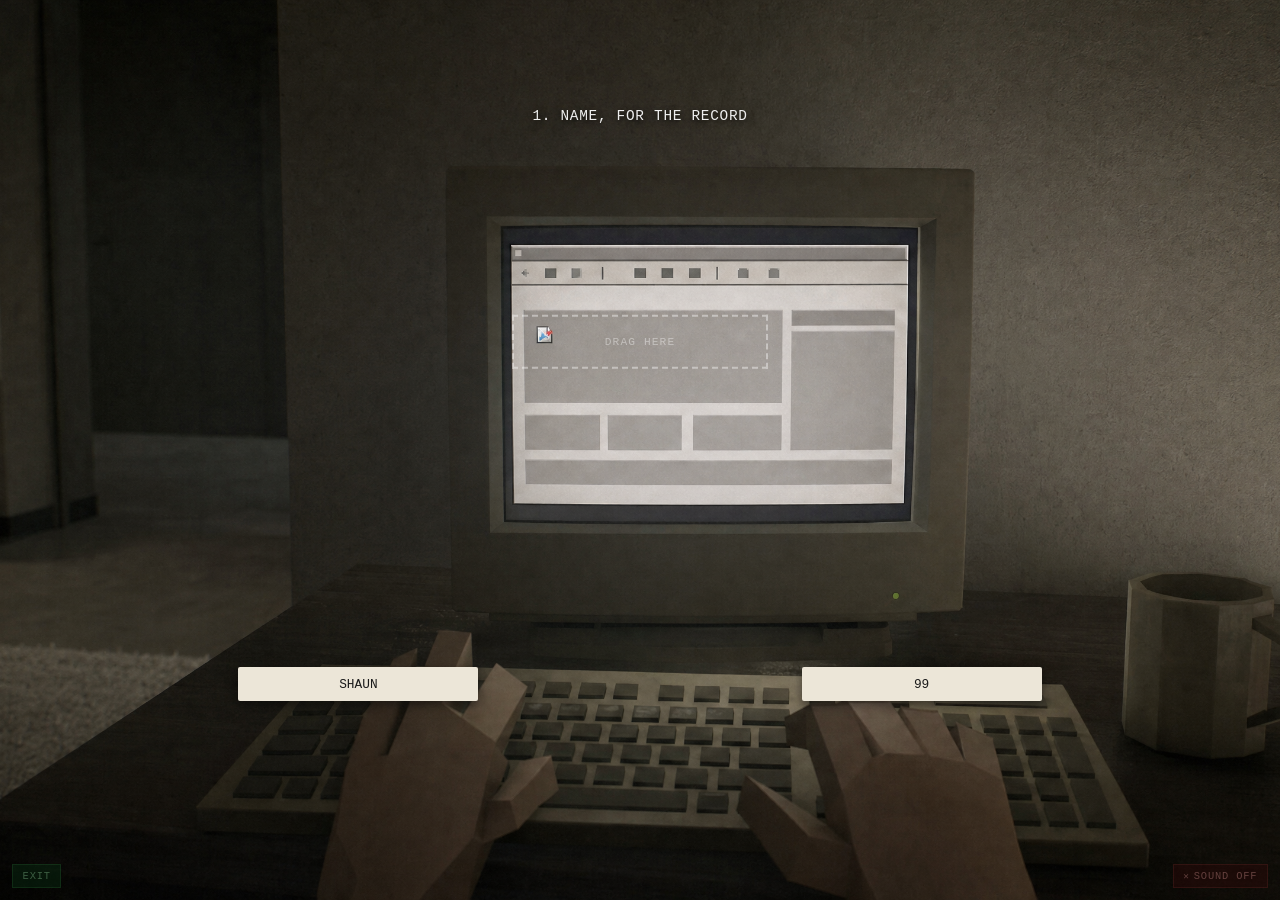
==== ninety-nine/index.html @ a59aff5e "Add ninety-nine game, design docs, Blender pipeline, and assets Co-Authored-By: Claude Opus 5.5 <nor" ====
<!doctype html>
<html lang="en">
<head>
  <meta charset="utf-8" />
  <meta name="viewport" content="width=device-width, initial-scale=1, viewport-fit=cover" />
  <title>NINETY-NINE</title>
  <link rel="stylesheet" href="./style.css" />
</head>
<body>
  <div id="stage">
    <div id="scene-layer">
      <video id="video-a" class="scene-video" muted playsinline></video>
      <video id="video-b" class="scene-video" muted playsinline></video>
      <img id="still-img" class="scene-still" hidden alt="" />
    </div>
    <div id="minigame-layer"></div>
    <div id="choice-layer"></div>
    <div id="ending-card" hidden></div>
    <div id="boot-error" hidden></div>
  </div>
  <script type="module" src="./src/main.js"></script>
</body>
</html>
---- ninety-nine/style.css ----
/* Phase 1: functional layout only. Diegetic styling per Doc 4 §14 lands in
   Phase 6 -- every interactive element becomes an object in the world; the
   only non-diegetic UI permitted anywhere is the bail-out (Doc 4 §9). */

* { box-sizing: border-box; }

[hidden] { display: none !important; }

html, body {
  margin: 0;
  padding: 0;
  width: 100%;
  height: 100%;
  background: #000;
  color: #eee;
  font-family: 'Courier New', monospace;
  overflow: hidden;
}

#stage {
  position: relative;
  width: 100vw;
  height: 100vh;
}

#scene-layer, #minigame-layer, #choice-layer, #ending-card, #boot-error {
  position: absolute;
  inset: 0;
  display: flex;
  align-items: center;
  justify-content: center;
}

#minigame-layer, #choice-layer {
  pointer-events: none;
}
#minigame-layer > *, #choice-layer > * {
  pointer-events: auto;
}

.renderer-placeholder {
  width: 100%;
  height: 100%;
  display: flex;
  align-items: center;
  justify-content: center;
  font-size: 1.2rem;
  letter-spacing: 0.05em;
  text-align: center;
  padding: 2rem;
}

.render-compliant { background: #16341f; }
.render-hostile { background: #4a1414; }
.render-neutral { background: #1a1a1a; }
.render-transition { background: #000; color: #666; }

/* Phase 3: real renderer. Two pooled <video> elements + one <img> for
   stills (S6-C's green-screen plate), crossfaded via opacity (Doc 4 §5.1
   -- 400ms crossfade, never a cut). Created once in index.html, never at
   runtime (Mobile Safari restriction). */
#scene-layer {
  position: relative;
  width: 100%;
  height: 100%;
  background: #000;
  overflow: hidden;
  --chroma-drift: 0deg;
}
.scene-video, .scene-still {
  position: absolute;
  inset: 0;
  width: 100%;
  height: 100%;
  object-fit: cover;
  opacity: 0;
  transition: opacity 400ms linear;
  filter: hue-rotate(var(--chroma-drift));
}
.scene-video.visible, .scene-still.visible { opacity: 1; }

/* Phase 6: fracture overlay (Doc 4 §5.2). Capped smoothness, never a glitch. */
.fracture-bleed {
  position: absolute;
  inset: 0;
  background-size: cover;
  background-position: center;
  mix-blend-mode: soft-light;
  opacity: 0;
  pointer-events: none;
  transition: opacity 800ms linear;
}
.fracture-anomaly {
  position: absolute;
  width: 2rem;
  height: 2.6rem;
  background: #e8e2d0;
  color: #333;
  display: flex;
  align-items: center;
  justify-content: center;
  font-family: 'Courier New', monospace;
  font-size: 0.9rem;
  opacity: 0;
  pointer-events: none;
  transition: opacity 1000ms linear;
  box-shadow: 0 2px 6px rgba(0,0,0,0.4);
  transform: rotate(-4deg);
}

.choice-ui {
  position: absolute;
  bottom: 8%;
  display: flex;
  gap: 2rem;
}

.choice-btn {
  padding: 0.75rem 1.5rem;
  background: transparent;
  border: 1px solid #888;
  color: #eee;
  font-family: inherit;
  font-size: 1rem;
  letter-spacing: 0.05em;
  cursor: pointer;
}
.choice-btn:hover { background: rgba(255,255,255,0.08); }

#ending-card {
  flex-direction: column;
  gap: 1rem;
  background: #000;
  text-align: center;
  padding: 3rem;
}
.ending-title, .ending-body, .ending-signoff {
  margin: 0;
  max-width: 40ch;
}
.ending-signoff { font-style: italic; opacity: 0.8; }
.ending-harlowe-line { font-style: italic; opacity: 0.7; font-size: 0.85em; }

/* Phase 6: Doc 4 §9/§14. The one persistent non-diegetic UI element --
   deliberately styled as a fire exit sign, low-contrast, easy to ignore. */
#bail-affordance {
  position: fixed;
  bottom: 0.75rem;
  left: 0.75rem;
  z-index: 1000;
  background: #0a2e12;
  color: #7ec98f;
  border: 1px solid #1e5c2a;
  font-family: 'Courier New', monospace;
  font-size: 0.65rem;
  letter-spacing: 0.08em;
  padding: 0.3rem 0.6rem;
  opacity: 0.45;
  cursor: pointer;
}
#bail-affordance:hover, #bail-affordance:focus-visible { opacity: 0.9; }

#sound-toggle {
  position: fixed;
  bottom: 0.75rem;
  right: 0.75rem;
  z-index: 1000;
  display: flex;
  align-items: center;
  gap: 0.4em;
  font-family: 'Courier New', monospace;
  font-size: 0.65rem;
  letter-spacing: 0.08em;
  padding: 0.3rem 0.6rem;
  opacity: 0.45;
  cursor: pointer;
  transition: opacity 150ms, background-color 150ms, color 150ms, border-color 150ms;
}
#sound-toggle:hover, #sound-toggle:focus-visible { opacity: 0.9; }
.sound-toggle-glyph { font-size: 0.9em; line-height: 1; }

/* On: matches EXIT's green (an active, "safe" control). Off: dimmed red --
   readable as disabled/inert at a glance, not just by the text label. */
#sound-toggle.sound-toggle-on {
  background: #0a2e12;
  color: #7ec98f;
  border: 1px solid #1e5c2a;
}
#sound-toggle.sound-toggle-off {
  background: #2e0a0a;
  color: #c97e7e;
  border: 1px solid #5c1e1e;
}

@keyframes sound-toggle-pulse {
  0% { transform: scale(1); }
  35% { transform: scale(1.15); }
  100% { transform: scale(1); }
}
.sound-toggle-pulse { animation: sound-toggle-pulse 220ms ease-out; }

#boot-error {
  color: #ff6b6b;
  background: #1a0000;
  padding: 2rem;
  text-align: center;
}

/* Phase 4: MG-05 THE REQUISITION TERMINAL. "Authentic corrupted-enterprise-
   software" per Doc 3 -- system font, grey gradient buttons, inset borders,
   non-native scrollbar. Composited into S6-C's green-screen screenRect. */
.mg05-terminal {
  position: absolute;
  background: linear-gradient(#d8d8d0, #b8b8b0);
  border: 2px inset #888;
  overflow: hidden;
  display: flex;
  flex-direction: column;
  font-family: 'Courier New', monospace;
  font-size: 0.6rem;
  color: #111;
}
.mg05-list {
  overflow-y: scroll;
  flex: 1;
  padding: 0.25rem;
}
.mg05-row {
  display: flex;
  align-items: center;
  justify-content: space-between;
  gap: 0.25rem;
  padding: 0.15rem 0.25rem;
  border-bottom: 1px solid #999;
  flex-wrap: wrap;
}
.mg05-item { flex: 1; white-space: nowrap; overflow: hidden; text-overflow: ellipsis; }
.mg05-actions { display: flex; gap: 0.15rem; }
.mg05-btn {
  font-family: inherit;
  font-size: 0.55rem;
  padding: 0.1rem 0.3rem;
  background: linear-gradient(#f0f0f0, #c8c8c0);
  border: 1px outset #999;
  cursor: pointer;
}
.mg05-btn:disabled { opacity: 0.5; cursor: default; }
.mg05-row-ordered { opacity: 0.5; }
.mg05-row-review { background: rgba(200, 60, 60, 0.15); }
.mg05-row-reverted { background: rgba(200, 60, 60, 0.3); }
.mg05-row-harlowe { font-style: italic; opacity: 0.85; font-family: 'Courier New', monospace; }
.mg05-justify { display: flex; gap: 0.2rem; align-items: center; width: 100%; }
.mg05-justify-input { flex: 1; font-size: 0.55rem; }
.mg05-msg { color: #a00; font-weight: bold; white-space: nowrap; }

/* MG-01 THE TRAY (src/minigames/mg01-stack.js). Replaced the Phase 5 intake
   form post-launch -- the ten questions are asked once, at S0, and the
   waiting room got a beat of its own instead. Mode H is the same tray,
   dressed scattered and over-lit; the rules never differ. */
.mg01-stack {
  position: absolute;
  inset: 0;
  display: flex;
  flex-direction: column;
  align-items: center;
  justify-content: center;
  gap: 0.6rem;
  font-family: 'Courier New', monospace;
}
.mg01-counter {
  font-size: 0.7rem;
  letter-spacing: 0.15em;
  color: rgba(255,255,255,0.75);
  text-shadow: 0 2px 6px rgba(0,0,0,0.8);
}
.mg01-tray {
  display: grid;
  gap: 1px;
  width: min(15rem, 52vw);
  aspect-ratio: 8 / 14;
  padding: 3px;
  background: rgba(0,0,0,0.55);
  border: 1px solid rgba(255,255,255,0.35);
  box-shadow: 0 8px 24px rgba(0,0,0,0.5);
}
.mg01-cell { background: rgba(255,255,255,0.05); }
.mg01-cell-filled { background: #ece6d8; }
.mg01-cell-live { background: #d8d0bc; }
.mg01-stack-h .mg01-tray { border-color: rgba(255,255,255,0.6); background: rgba(0,0,0,0.7); }
.mg01-stack-h .mg01-cell-filled { background: #f6f2e8; }
.mg01-stack-h .mg01-cell-live { background: #fffdf6; }
.mg01-controls { display: flex; gap: 0.4rem; }
.mg01-stack-btn {
  font-family: inherit;
  font-size: 0.65rem;
  letter-spacing: 0.1em;
  padding: 0.4rem 0.7rem;
  background: #d8d0bc;
  color: #1a1a1a;
  border: 1px outset #999;
  cursor: pointer;
  touch-action: manipulation;
}

/* Phase 5: MG-07 THE HANDOFF / THE BREATH */
.mg07-stage { position: absolute; inset: 0; }
.mg07-target {
  position: absolute; right: 8%; top: 45%; width: 14%; height: 14%;
  border: 1px dashed rgba(255,255,255,0.4);
  display: flex; align-items: center; justify-content: center;
  color: rgba(255,255,255,0.5); font-size: 0.7rem; letter-spacing: 0.1em;
}
.mg07-package {
  position: absolute; width: 6%; height: 6%; background: #8a6a4a;
  border: 1px solid #4a3520; cursor: grab; touch-action: none;
}
.mg07-package.mg07-synced { box-shadow: 0 0 12px 4px rgba(200,40,40,0.6); }
.mg07-openbox {
  position: absolute; bottom: 4%; right: 4%;
  background: transparent; border: none; color: rgba(255,255,255,0.35);
  font-family: 'Courier New', monospace; font-size: 0.7rem;
  cursor: pointer; letter-spacing: 0.05em;
}
.mg07-openbox:hover { color: rgba(255,255,255,0.7); }
.mg07-box-open .mg07-package { opacity: 0.3; }
.mg07-review {
  position: absolute; inset: 10%; background: rgba(10,10,10,0.95);
  border: 1px solid #444; color: #ddd; padding: 1.5rem; overflow-y: auto;
  font-family: 'Courier New', monospace; font-size: 0.75rem;
}
.mg07-review-date { opacity: 0.6; margin-bottom: 1rem; }
.mg07-review-row { margin-bottom: 0.6rem; }
.mg07-review-label { opacity: 0.6; font-size: 0.65rem; }
.mg07-review-value { margin-top: 0.1rem; }
.mg07-btn {
  margin-top: 1rem; font-family: inherit; font-size: 0.75rem;
  padding: 0.4rem 0.8rem; background: #222; color: #ddd; border: 1px solid #555; cursor: pointer;
}
.mg07-breath-hint {
  position: absolute; bottom: 12%; left: 50%; transform: translateX(-50%);
  color: #eee; opacity: 0.6; font-size: 0.9rem; letter-spacing: 0.1em;
}

/* Phase 5: MG-04 THE STAPLER / THE IGNITION */
.mg04-scene, .mg04-garage {
  position: absolute; inset: 0; display: flex; flex-direction: column;
  align-items: center; justify-content: center; gap: 1rem;
}
.mg04-stack {
  --sheets: 0;
  width: 6rem; height: calc(1rem + var(--sheets) * 0.3rem);
  background: #e8e2d0; border: 1px solid #999;
  transition: height 150ms;
}
.mg04-staple-btn, .mg04-key-btn, .mg04-leave-btn {
  font-family: 'Courier New', monospace; font-size: 0.85rem;
  padding: 0.6rem 1.4rem; background: #333; color: #eee; border: 1px solid #666; cursor: pointer;
}
.mg04-ignition-status { color: #ccc; min-height: 1.2rem; font-size: 0.8rem; opacity: 0.8; }
.mg04-fifth-car { color: #a55; font-size: 0.7rem; max-width: 20rem; text-align: center; opacity: 0.8; }

/* Phase 5: MG-02 THE SCAN / THE DOOR */
.mg02-scan-scene, .mg02-door-scene {
  position: absolute; inset: 0; display: flex; flex-direction: column;
  align-items: center; justify-content: center; gap: 1rem;
}
.mg02-scan-zone {
  width: 120px; height: 120px; border-radius: 50%;
  border: 2px solid #a33; color: #a33; display: flex; align-items: center; justify-content: center;
  font-family: 'Courier New', monospace; font-size: 0.75rem; letter-spacing: 0.1em;
  cursor: pointer; user-select: none; background: radial-gradient(circle, rgba(170,40,40,0.15), transparent);
}
.mg02-scan-zone.mg02-holding { border-color: #f55; box-shadow: 0 0 20px 4px rgba(255,60,60,0.5); }
.mg02-push-bar, .mg02-stop-btn {
  font-family: 'Courier New', monospace; font-size: 0.85rem; padding: 0.6rem 1.4rem;
  background: #333; color: #eee; border: 1px solid #666; cursor: pointer;
}
.mg02-handprints { position: relative; width: 100%; height: 4rem; }
.mg02-handprint {
  position: absolute; top: 0; width: 1.5rem; height: 2rem;
  background: rgba(120,120,140,0.4); border-radius: 40% 40% 20% 20%;
}

/* Phase 5: MG-06 THE PANEL / THE EDGE */
.mg06-panel-grid {
  position: absolute; inset: 10% 35%; display: grid;
  grid-template-columns: repeat(6, 1fr); gap: 0.3rem; overflow-y: auto;
}
.mg06-panel-btn { width: 100%; aspect-ratio: 1; background: #222; border: 1px solid #555; cursor: pointer; }
.mg06-panel-btn.mg06-lit { background: #663; box-shadow: 0 0 6px 2px rgba(255,220,100,0.6); }
.mg06-panel-btn.mg06-flash { background: #886; }
.mg06-panel-grid.mg06-panel-dark .mg06-panel-btn { background: #000 !important; box-shadow: none !important; }
.mg06-edge-scene { position: absolute; inset: 0; display: flex; flex-direction: column; align-items: center; justify-content: flex-end; padding-bottom: 4rem; gap: 1rem; }
.mg06-ledge {
  --narrow: 0;
  width: calc(70% - var(--narrow) * 15%); height: 6rem;
  background: #555; border-top: 2px solid #777; cursor: pointer;
}
.mg06-ledge.mg06-grate-visible { box-shadow: inset 0 -20px 30px rgba(60,140,220,0.5); }
.mg06-edge-hint { color: #eee; opacity: 0.6; font-size: 0.85rem; letter-spacing: 0.08em; }
.mg06-turnback-btn {
  font-family: 'Courier New', monospace; font-size: 0.8rem; padding: 0.5rem 1.2rem;
  background: #333; color: #eee; border: 1px solid #666; cursor: pointer;
}

/* Phase 5: MG-03 THE CORRIDOR / THE LABYRINTH */
.mg03-corridor-scene, .mg03-labyrinth-scene { position: absolute; inset: 0; }
/* Cropped out of its source still by background-position/-size (see
   mg03-corridor.js cropTo) -- the rect is where the manager stands in the
   frame, not a window to draw the whole frame into. */
.mg03-npc-sprite {
  position: absolute;
  opacity: 0;
  background-repeat: no-repeat;
  transition: opacity 400ms, left 120ms linear, top 120ms linear, width 120ms linear, height 120ms linear;
  /* The crop is a rectangle cut from a DIFFERENT render than the plate it
     sits on (the still and S4_C_VID_PLATE.mp4 share no pixels), so its
     border shows as a faint box. Feathering the outer edge blends it into
     the plate. The real fix is an alpha cut-out of the manager rendered
     over transparency -- Track B work, see the plan's B4. */
  -webkit-mask-image: linear-gradient(to right, transparent, #000 7%, #000 93%, transparent),
                      linear-gradient(to bottom, transparent, #000 5%, #000 95%, transparent);
  -webkit-mask-composite: source-in;
  mask-image: linear-gradient(to right, transparent, #000 7%, #000 93%, transparent),
              linear-gradient(to bottom, transparent, #000 5%, #000 95%, transparent);
  mask-composite: intersect;
}
.mg03-npc-sprite.visible { opacity: 1; }
.mg03-controls {
  position: absolute; bottom: 10%; left: 50%; transform: translateX(-50%);
  display: flex; gap: 1rem;
}
.mg03-btn {
  font-family: 'Courier New', monospace; font-size: 0.8rem; padding: 0.5rem 1rem;
  background: #333; color: #eee; border: 1px solid #666; cursor: pointer;
}
.mg03-btn.mg03-active { background: #553; border-color: #aa6; }
.mg03-look-behind-note {
  position: absolute; top: 15%; left: 50%; transform: translateX(-50%);
  color: #ccc; font-size: 0.8rem; font-style: italic; opacity: 0.85;
}
.mg03-labyrinth-hint {
  position: absolute; top: 12%; left: 50%; transform: translateX(-50%);
  color: #ccc; opacity: 0.6; font-size: 0.85rem; letter-spacing: 0.08em;
}
.mg03-dpad {
  position: absolute; bottom: 10%; left: 50%; transform: translateX(-50%);
  display: grid; grid-template-columns: repeat(3, 1fr); gap: 0.4rem;
}

/* S0 application beat (added post-launch): drag-and-drop form (a single
   pre-filled answer tile dragged into a drop slot per field, replacing an
   earlier type-to-fill cut judged "boring" -- see src/application.js),
   plus a countdown loading bar. */
.application-form {
  position: absolute;
  inset: 0;
}
.application-dragfield {
  position: absolute;
  inset: 0;
}
.application-label {
  position: absolute;
  top: 12%;
  left: 50%;
  transform: translateX(-50%);
  width: min(28rem, 84vw);
  text-align: center;
  font-family: 'Courier New', monospace;
  font-size: 0.9rem;
  letter-spacing: 0.05em;
  color: #eee;
  text-shadow: 0 2px 6px rgba(0,0,0,0.8);
}
.application-slot {
  position: absolute;
  transform: translate(-50%, -50%);
  width: min(16rem, 60vw);
  height: 3.4rem;
  border: 2px dashed rgba(255,255,255,0.4);
  display: flex;
  align-items: center;
  justify-content: center;
  font-family: 'Courier New', monospace;
  font-size: 0.7rem;
  letter-spacing: 0.1em;
  color: rgba(255,255,255,0.4);
}
.application-slot-filled { border-style: solid; border-color: rgba(255,255,255,0.6); }
.application-tile {
  position: absolute;
  transform: translate(-50%, -50%);
  width: min(15rem, 56vw);
  padding: 0.6rem 0.9rem;
  background: #ece6d8;
  color: #1a1a1a;
  font-family: 'Courier New', monospace;
  font-size: 0.8rem;
  text-align: center;
  border-radius: 2px;
  box-shadow: 0 4px 12px rgba(0,0,0,0.5);
  cursor: grab;
  touch-action: none;
  transition: left 200ms ease, top 200ms ease;
}
.application-tile-dragging {
  cursor: grabbing;
  box-shadow: 0 8px 20px rgba(0,0,0,0.6);
  transition: none;
}
.application-tile-landed { cursor: default; }
/* The tile not chosen withdraws once the other one lands. */
.application-tile-withdrawn { opacity: 0; pointer-events: none; transition: opacity 250ms; }

.application-countdown {
  position: absolute;
  inset: 0;
  display: flex;
  flex-direction: column;
  align-items: center;
  justify-content: center;
  gap: 1rem;
}
.countdown-label {
  font-family: 'Courier New', monospace;
  font-size: 1rem;
  letter-spacing: 0.15em;
  color: #eee;
}
.countdown-bar-outer {
  width: min(24rem, 70vw);
  height: 0.9rem;
  border: 1px solid #888;
  padding: 2px;
}
.countdown-bar-inner {
  height: 100%;
  width: 0%;
  background: #888;
  transition: width 400ms linear;
}

.mg05-run-hint {
  position: absolute;
  bottom: 12%;
  left: 50%;
  transform: translateX(-50%);
  color: #eee;
  opacity: 0.6;
  font-size: 0.9rem;
  letter-spacing: 0.1em;
}
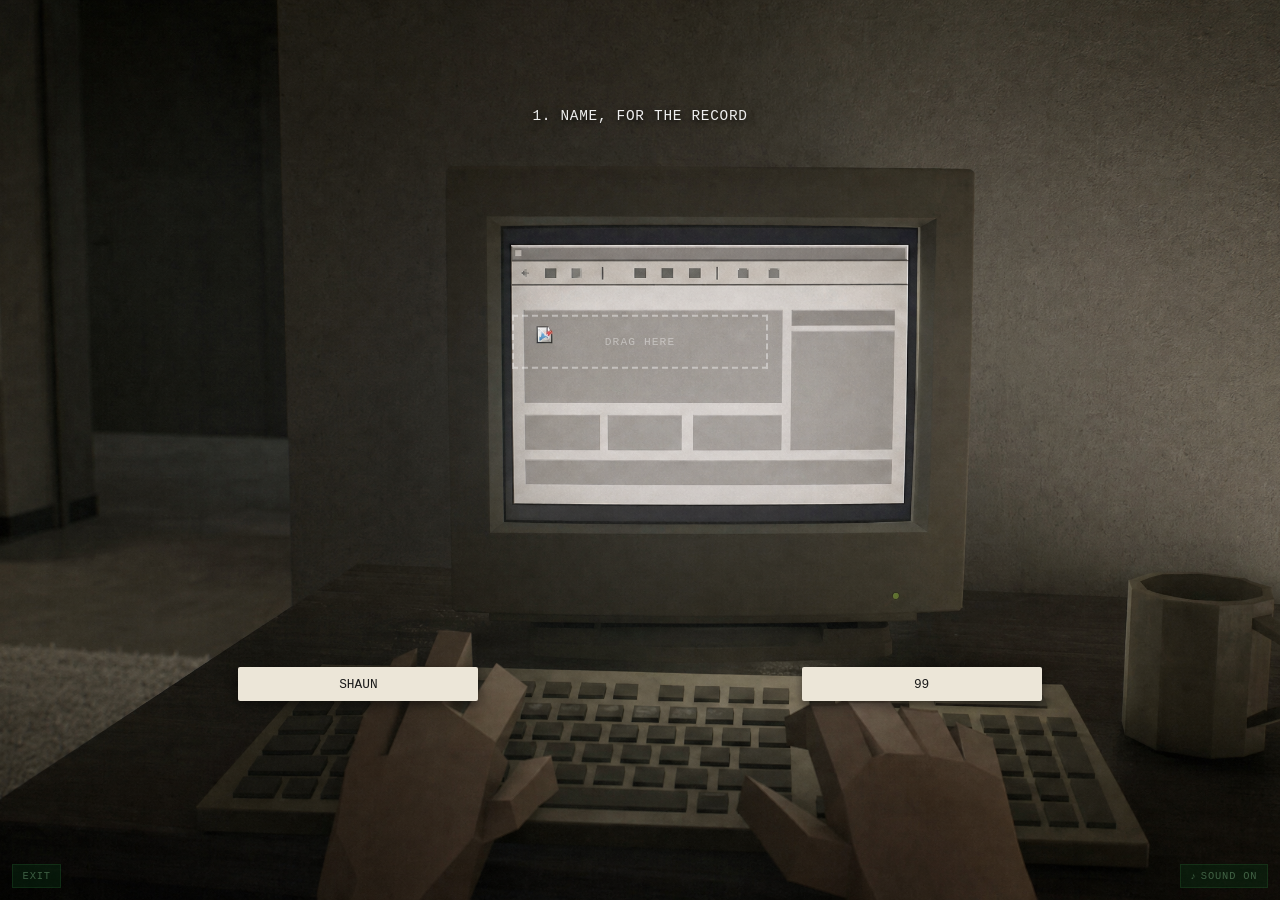
==== commit af63aba6: "Fix prologue video direction, audio mix, spine logic; add generative music and walkable 3D rooms Vid" ====
--- a/ninety-nine/index.html
+++ b/ninety-nine/index.html
@@ -13,6 +13,7 @@
       <video id="video-b" class="scene-video" muted playsinline></video>
       <img id="still-img" class="scene-still" hidden alt="" />
     </div>
+    <div id="walk-layer" hidden></div>
     <div id="minigame-layer"></div>
     <div id="choice-layer"></div>
     <div id="ending-card" hidden></div>
--- a/ninety-nine/style.css
+++ b/ninety-nine/style.css
@@ -551,3 +551,102 @@
   font-size: 0.9rem;
   letter-spacing: 0.1em;
 }
+
+/* Receptionist / system lines shown as on-screen cards while the recorded
+   voice plays (router.js scheduleCaptions). Doc 1 §5 S2's "Ninety-nine." /
+   "Shaun." never appeared on screen before. */
+.scene-caption {
+  position: absolute;
+  bottom: 22%;
+  left: 50%;
+  transform: translateX(-50%);
+  padding: 0.5rem 1.2rem;
+  background: rgba(0,0,0,0.55);
+  color: #e8e2d0;
+  font-family: 'Courier New', monospace;
+  font-size: 1.1rem;
+  letter-spacing: 0.08em;
+  pointer-events: none;
+  animation: caption-in 500ms ease-out;
+  transition: opacity 600ms linear;
+}
+.scene-caption-out { opacity: 0; }
+@keyframes caption-in { from { opacity: 0; transform: translate(-50%, 6px); } to { opacity: 1; transform: translateX(-50%); } }
+
+/* Third affordance: WALK THE ROOM (src/walk/). Hidden, not removed, while
+   the room is up so the two real choices come back exactly as they were. */
+.choice-ui-hidden { display: none; }
+.choice-btn-walk { border-style: dashed; opacity: 0.8; }
+.choice-btn-walk:hover { opacity: 1; }
+
+/* 3D walk layer. The canvas renders at a third of the viewport (PS1 fill
+   rate) and is scaled up with nearest-neighbour sampling; the video layer
+   underneath is paused while this is up. */
+#walk-layer {
+  position: absolute;
+  inset: 0;
+  z-index: 5;
+  background: #000;
+  overflow: hidden;
+  touch-action: none;
+}
+#walk-layer canvas {
+  width: 100% !important;
+  height: 100% !important;
+  image-rendering: pixelated;
+  image-rendering: crisp-edges;
+  display: block;
+}
+.walk-hud {
+  position: absolute;
+  left: 0; right: 0; bottom: 0;
+  display: flex;
+  justify-content: space-between;
+  align-items: flex-end;
+  padding: 1rem 1.25rem 3rem;
+  pointer-events: none;
+  font-family: 'Courier New', monospace;
+  color: #cfc9b8;
+  font-size: 0.75rem;
+  letter-spacing: 0.08em;
+}
+.walk-hud > * { pointer-events: auto; }
+.walk-hint { opacity: 0.6; max-width: 40ch; }
+.walk-leave {
+  background: rgba(0,0,0,0.6);
+  border: 1px solid #888;
+  color: #eee;
+  font-family: inherit;
+  font-size: 0.85rem;
+  letter-spacing: 0.08em;
+  padding: 0.6rem 1.2rem;
+  cursor: pointer;
+}
+.walk-leave:hover { background: rgba(255,255,255,0.1); }
+.walk-title {
+  position: absolute;
+  top: 1.25rem; left: 50%;
+  transform: translateX(-50%);
+  font-family: 'Courier New', monospace;
+  font-size: 0.75rem;
+  letter-spacing: 0.2em;
+  color: #cfc9b8;
+  opacity: 0.55;
+  pointer-events: none;
+}
+.walk-joystick {
+  position: absolute;
+  left: 2rem; bottom: 6rem;
+  width: 120px; height: 120px;
+  border-radius: 50%;
+  border: 1px solid rgba(255,255,255,0.25);
+  background: rgba(0,0,0,0.25);
+  pointer-events: none;
+}
+.walk-joystick .knob {
+  position: absolute;
+  left: 40px; top: 40px;
+  width: 40px; height: 40px;
+  border-radius: 50%;
+  background: rgba(255,255,255,0.35);
+}
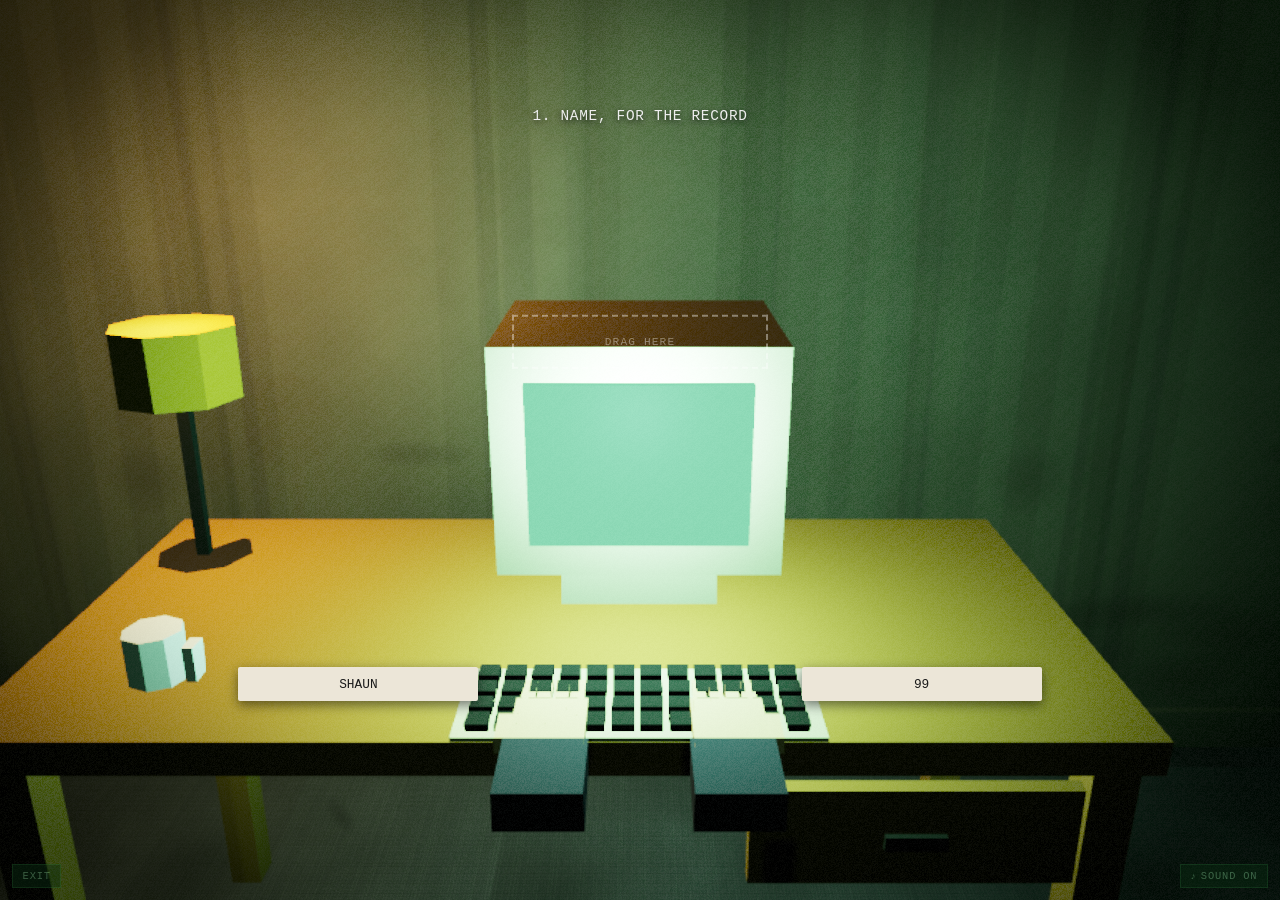
==== commit 0681d901: "Replace the AI video/still pipeline with live 3D sets and camera shots Every scene is now a three.js" ====
--- a/ninety-nine/index.html
+++ b/ninety-nine/index.html
@@ -8,11 +8,9 @@
 </head>
 <body>
   <div id="stage">
-    <div id="scene-layer">
-      <video id="video-a" class="scene-video" muted playsinline></video>
-      <video id="video-b" class="scene-video" muted playsinline></video>
-      <img id="still-img" class="scene-still" hidden alt="" />
-    </div>
+    <!-- The stage (src/stage/stage.js) draws every scene live into this layer: no video, no stills. -->
+    <div id="scene-layer"></div>
+    <!-- WALK THE ROOM's HUD; the room itself is the stage underneath. -->
     <div id="walk-layer" hidden></div>
     <div id="minigame-layer"></div>
     <div id="choice-layer"></div>
--- a/ninety-nine/style.css
+++ b/ninety-nine/style.css
@@ -55,10 +55,9 @@
 .render-neutral { background: #1a1a1a; }
 .render-transition { background: #000; color: #666; }
 
-/* Phase 3: real renderer. Two pooled <video> elements + one <img> for
-   stills (S6-C's green-screen plate), crossfaded via opacity (Doc 4 §5.1
-   -- 400ms crossfade, never a cut). Created once in index.html, never at
-   runtime (Mobile Safari restriction). */
+/* The stage (src/stage/stage.js): one WebGL canvas, every scene drawn
+   live. The old two-<video> crossfade pool and the loading stills are
+   gone; the black-joins between rooms are the stage's own fade. */
 #scene-layer {
   position: relative;
   width: 100%;
@@ -67,17 +66,14 @@
   overflow: hidden;
   --chroma-drift: 0deg;
 }
-.scene-video, .scene-still {
+#scene-layer .stage-canvas {
   position: absolute;
   inset: 0;
-  width: 100%;
-  height: 100%;
-  object-fit: cover;
-  opacity: 0;
-  transition: opacity 400ms linear;
+  width: 100% !important;
+  height: 100% !important;
+  display: block;
   filter: hue-rotate(var(--chroma-drift));
 }
-.scene-video.visible, .scene-still.visible { opacity: 1; }
 
 /* Phase 6: fracture overlay (Doc 4 §5.2). Capped smoothness, never a glitch. */
 .fracture-bleed {
@@ -336,10 +332,23 @@
   margin-top: 1rem; font-family: inherit; font-size: 0.75rem;
   padding: 0.4rem 0.8rem; background: #222; color: #ddd; border: 1px solid #555; cursor: pointer;
 }
+.mg07-breath-zone {
+  --depth: 0; --air: 1;
+  position: absolute; inset: 0;
+  cursor: pointer; touch-action: none; user-select: none; -webkit-user-select: none;
+  /* deeper = darker and bluer; less air = the edges close in */
+  background:
+    radial-gradient(ellipse at center, rgba(0,0,0,0) calc(60% - (1 - var(--air)) * 45%), rgba(0,0,0,0.85) 100%),
+    rgba(4, 18, 26, calc(var(--depth) * 0.75));
+  transition: background 300ms linear;
+}
 .mg07-breath-hint {
   position: absolute; bottom: 12%; left: 50%; transform: translateX(-50%);
-  color: #eee; opacity: 0.6; font-size: 0.9rem; letter-spacing: 0.1em;
-}
+  color: #eee; opacity: 0.7; font-size: 0.9rem; letter-spacing: 0.1em;
+  pointer-events: none; transition: opacity 400ms linear;
+  animation: mg05-hint-pulse 2.4s ease-in-out infinite;
+}
+.mg07-descending .mg07-breath-hint { opacity: 0; animation: none; }
 
 /* Phase 5: MG-04 THE STAPLER / THE IGNITION */
 .mg04-scene, .mg04-garage {
@@ -541,15 +550,67 @@
   transition: width 400ms linear;
 }
 
+/* MG-05 H THE RUN. The zone is the full-layer child that takes the press
+   (the layer itself is pointer-events:none, above). --fatigue (0..1) is
+   written by mg05-requisition.js as stamina drains: the edges of vision
+   darken and the hint fades while he runs. No stamina bar (Doc 3: the
+   value is invisible to the player); the room shows it instead. */
+.mg05-run-zone {
+  --fatigue: 0;
+  position: absolute; inset: 0;
+  cursor: pointer; touch-action: none; user-select: none; -webkit-user-select: none;
+  background: radial-gradient(ellipse at center, rgba(0,0,0,0) 45%, rgba(0,0,0,calc(0.25 + var(--fatigue) * 0.6)) 100%);
+  transition: background 600ms linear;
+}
+.mg05-run-zone::after {
+  /* breath: a slow pulse of darkness that gets heavier with fatigue */
+  content: ''; position: absolute; inset: 0; pointer-events: none;
+  background: rgba(0,0,0,0.35); opacity: 0;
+}
+.mg05-run-zone.mg05-running::after { animation: mg05-breath calc(1.1s + var(--fatigue) * 1.3s) ease-in-out infinite; }
+@keyframes mg05-breath { 0%, 100% { opacity: 0; } 50% { opacity: calc(0.15 + var(--fatigue) * 0.55); } }
 .mg05-run-hint {
   position: absolute;
   bottom: 12%;
   left: 50%;
   transform: translateX(-50%);
   color: #eee;
-  opacity: 0.6;
+  opacity: 0.7;
   font-size: 0.9rem;
   letter-spacing: 0.1em;
+  pointer-events: none;
+  transition: opacity 400ms linear;
+  animation: mg05-hint-pulse 2.4s ease-in-out infinite;
+}
+@keyframes mg05-hint-pulse { 0%, 100% { opacity: 0.45; } 50% { opacity: 0.9; } }
+.mg05-running .mg05-run-hint { opacity: 0; animation: none; }
+.mg05-run-toggle {
+  position: absolute; right: 2rem; bottom: 12%;
+  font-family: 'Courier New', monospace; font-size: 0.7rem; letter-spacing: 0.08em;
+  padding: 0.4rem 0.8rem; background: rgba(0,0,0,0.55); color: #ccc; border: 1px solid #666; cursor: pointer;
+  opacity: 0.6;
+}
+.mg05-run-toggle:hover, .mg05-run-toggle-on { opacity: 1; }
+.mg05-run-toggle-on { border-color: #ccc; color: #fff; }
+.mg05-run-zone.mg05-spent { background: rgba(0,0,0,0.2); cursor: default; }
+.mg05-run-zone.mg05-slump { background: linear-gradient(to top, rgba(0,0,0,0.9) 0%, rgba(0,0,0,0.3) 55%, rgba(0,0,0,0.8) 100%); }
+
+/* Whole-layer motion a mini-game may ask the router for (services.scene.
+   setEffect): the run's head-bob, the 90s slump. The layer, not the
+   <video>, so the crossfade pool is untouched. */
+#scene-layer { transform-origin: 50% 60%; transition: transform 1200ms ease-in-out; }
+#scene-layer.scene-fx-run-bob { animation: scene-run-bob 0.55s ease-in-out infinite; }
+@keyframes scene-run-bob {
+  0%   { transform: translate(0, 0) scale(1.03); }
+  25%  { transform: translate(-0.4%, -0.9%) scale(1.03) rotate(-0.25deg); }
+  50%  { transform: translate(0, 0.3%) scale(1.03); }
+  75%  { transform: translate(0.4%, -0.9%) scale(1.03) rotate(0.25deg); }
+  100% { transform: translate(0, 0) scale(1.03); }
+}
+#scene-layer.scene-fx-slump { transform: translateY(6%) rotate(-3deg) scale(1.08); transition: transform 4s cubic-bezier(0.4, 0, 0.9, 1); }
+@media (prefers-reduced-motion: reduce) {
+  #scene-layer.scene-fx-run-bob { animation: none; }
+  .mg05-run-zone.mg05-running::after { animation: none; }
 }
 
 /* Receptionist / system lines shown as on-screen cards while the recorded
@@ -579,24 +640,19 @@
 .choice-btn-walk { border-style: dashed; opacity: 0.8; }
 .choice-btn-walk:hover { opacity: 1; }
 
-/* 3D walk layer. The canvas renders at a third of the viewport (PS1 fill
-   rate) and is scaled up with nearest-neighbour sampling; the video layer
-   underneath is paused while this is up. */
+/* WALK THE ROOM's HUD layer. Transparent: the room is the stage's own
+   canvas underneath, which takes the pointer (pointer-lock / drag-look)
+   through this layer except where the HUD's own controls sit. */
 #walk-layer {
   position: absolute;
   inset: 0;
   z-index: 5;
-  background: #000;
+  background: transparent;
   overflow: hidden;
   touch-action: none;
-}
-#walk-layer canvas {
-  width: 100% !important;
-  height: 100% !important;
-  image-rendering: pixelated;
-  image-rendering: crisp-edges;
-  display: block;
-}
+  pointer-events: none;
+}
+#walk-layer > * { pointer-events: auto; }
 .walk-hud {
   position: absolute;
   left: 0; right: 0; bottom: 0;
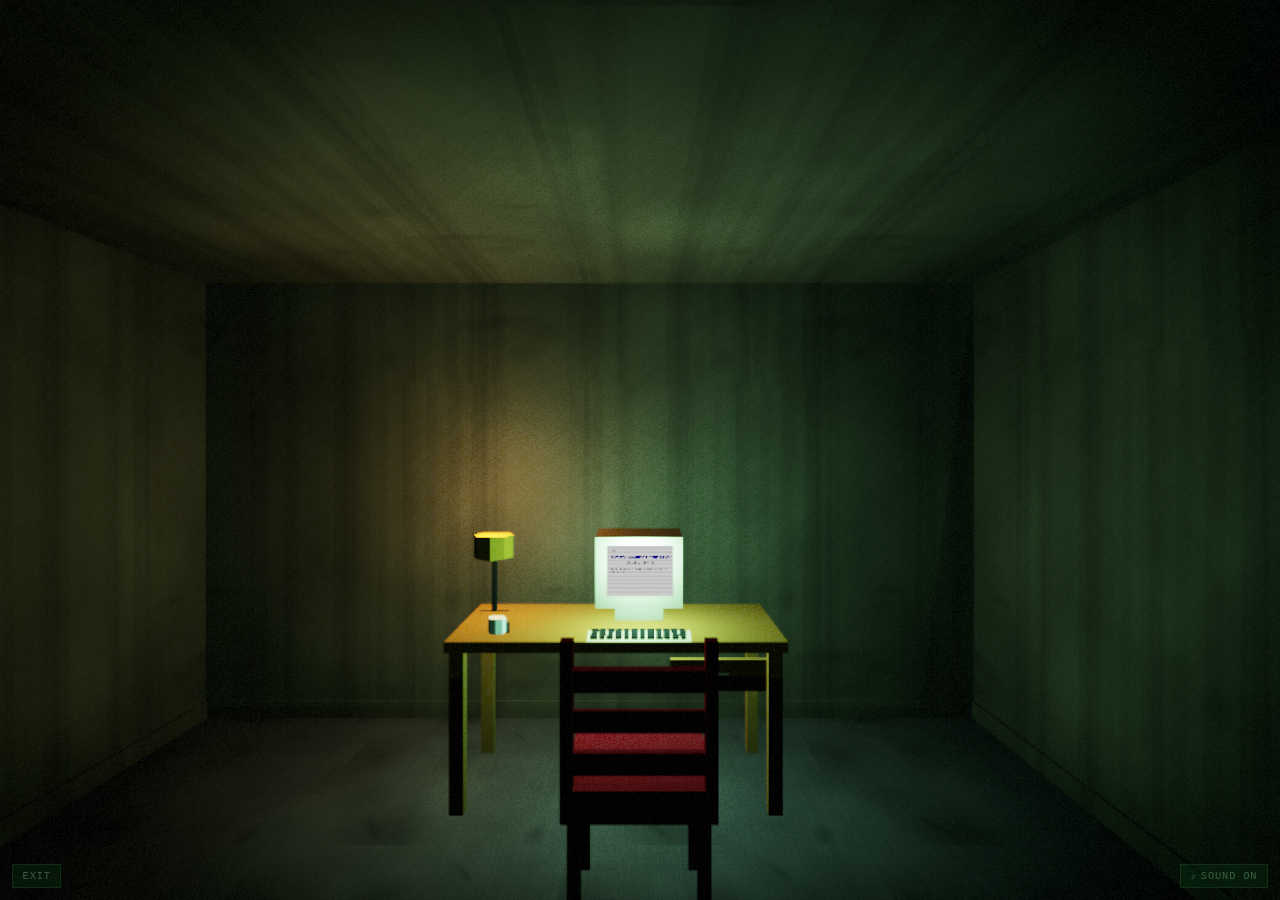
==== commit 65184db2: "Make the game one continuous walk: rooms joined by doorways, choices by walking The scenes become on" ====
--- a/ninety-nine/index.html
+++ b/ninety-nine/index.html
@@ -8,12 +8,12 @@
 </head>
 <body>
   <div id="stage">
-    <!-- The stage (src/stage/stage.js) draws every scene live into this layer: no video, no stills. -->
+    <!-- The stage (src/stage/stage.js) draws the building live into this layer, through the candidate's eyes. -->
     <div id="scene-layer"></div>
-    <!-- WALK THE ROOM's HUD; the room itself is the stage underneath. -->
-    <div id="walk-layer" hidden></div>
-    <div id="minigame-layer"></div>
-    <div id="choice-layer"></div>
+    <!-- Threshold labels, captions, the walk hint, the touch joystick. -->
+    <div id="hud-layer"></div>
+    <!-- The application form, laid over the apartment's CRT while he sits at it. -->
+    <div id="screen-layer" hidden></div>
     <div id="ending-card" hidden></div>
     <div id="boot-error" hidden></div>
   </div>
--- a/ninety-nine/style.css
+++ b/ninety-nine/style.css
@@ -1,10 +1,18 @@
-/* Phase 1: functional layout only. Diegetic styling per Doc 4 §14 lands in
-   Phase 6 -- every interactive element becomes an object in the world; the
-   only non-diegetic UI permitted anywhere is the bail-out (Doc 4 §9). */
+/* NINETY-NINE. The game is the room: everything the candidate can act on
+   is an object in the building (Doc 4 §14). What sits over the canvas is
+   the least it can be -- the words of a threshold standing over the place
+   it is, a spoken line, the walk hint at the start, the touch joystick --
+   and the one persistent non-diegetic element, the fire-exit bail-out
+   (Doc 4 §9). */
 
 * { box-sizing: border-box; }
 
 [hidden] { display: none !important; }
+
+:root {
+  --company-face: 'Courier New', Courier, monospace;
+  --company-ink: #e8e2d0;
+}
 
 html, body {
   margin: 0;
@@ -13,7 +21,7 @@
   height: 100%;
   background: #000;
   color: #eee;
-  font-family: 'Courier New', monospace;
+  font-family: var(--company-face);
   overflow: hidden;
 }
 
@@ -23,45 +31,20 @@
   height: 100vh;
 }
 
-#scene-layer, #minigame-layer, #choice-layer, #ending-card, #boot-error {
+#ending-card, #boot-error {
   position: absolute;
   inset: 0;
   display: flex;
   align-items: center;
   justify-content: center;
-}
-
-#minigame-layer, #choice-layer {
-  pointer-events: none;
-}
-#minigame-layer > *, #choice-layer > * {
-  pointer-events: auto;
-}
-
-.renderer-placeholder {
-  width: 100%;
-  height: 100%;
-  display: flex;
-  align-items: center;
-  justify-content: center;
-  font-size: 1.2rem;
-  letter-spacing: 0.05em;
-  text-align: center;
-  padding: 2rem;
-}
-
-.render-compliant { background: #16341f; }
-.render-hostile { background: #4a1414; }
-.render-neutral { background: #1a1a1a; }
-.render-transition { background: #000; color: #666; }
-
-/* The stage (src/stage/stage.js): one WebGL canvas, every scene drawn
-   live. The old two-<video> crossfade pool and the loading stills are
-   gone; the black-joins between rooms are the stage's own fade. */
+  z-index: 8;
+}
+
+/* The stage (src/stage/stage.js): one WebGL canvas, the building drawn
+   live through his eyes. No cuts, no fades between rooms. */
 #scene-layer {
-  position: relative;
-  width: 100%;
-  height: 100%;
+  position: absolute;
+  inset: 0;
   background: #000;
   overflow: hidden;
   --chroma-drift: 0deg;
@@ -104,24 +87,191 @@
   transform: rotate(-4deg);
 }
 
-.choice-ui {
-  position: absolute;
-  bottom: 8%;
-  display: flex;
-  gap: 2rem;
-}
-
-.choice-btn {
-  padding: 0.75rem 1.5rem;
-  background: transparent;
+/* Over the canvas: threshold labels, captions, the walk hint, the touch
+   joystick. Transparent to the pointer, so clicks reach the canvas (pointer
+   lock / drag-look). */
+#hud-layer {
+  position: absolute;
+  inset: 0;
+  z-index: 5;
+  overflow: hidden;
+  pointer-events: none;
+  touch-action: none;
+}
+
+/* A threshold's words, standing in the room over the place it is
+   (src/labels.js). Company text: never says "you" (C4). */
+.threshold-label {
+  position: absolute;
+  left: 0;
+  top: 0;
+  display: flex;
+  flex-direction: column;
+  align-items: center;
+  gap: 0.35rem;
+  font-family: var(--company-face);
+  font-size: clamp(0.72rem, 1.5vw, 1rem);
+  letter-spacing: 0.24em;
+  text-transform: uppercase;
+  color: var(--company-ink);
+  text-shadow: 0 1px 8px rgba(0, 0, 0, 0.9), 0 0 2px rgba(0, 0, 0, 0.9);
+  white-space: nowrap;
+  opacity: 0;
+  will-change: transform, opacity;
+}
+.threshold-label-rule {
+  display: block;
+  width: 2.4rem;
+  height: 1px;
+  background: currentColor;
+  opacity: 0.65;
+  transform-origin: center;
+  transition: transform 600ms ease-out;
+}
+.threshold-label.stamped { color: #fff; }
+.threshold-label.stamped .threshold-label-rule { transform: scaleX(3.2); opacity: 1; }
+
+/* The first frames: how to walk. Fades on its own. */
+.walk-hint {
+  position: absolute;
+  left: 50%;
+  bottom: 9%;
+  transform: translateX(-50%);
+  font-family: var(--company-face);
+  font-size: 0.75rem;
+  letter-spacing: 0.18em;
+  color: #cfc9b8;
+  opacity: 0.7;
+  transition: opacity 2.4s linear;
+  white-space: nowrap;
+}
+.walk-hint-out { opacity: 0; }
+
+/* The application, laid over the apartment's CRT while he sits at it
+   (src/director.js follows the screen's rectangle each frame). */
+#screen-layer {
+  position: absolute;
+  z-index: 6;
+  overflow: hidden;
+  background: #c0c0c0;
+  color: #1a1a1a;
+  font-family: 'Times New Roman', Times, serif;
+  box-shadow: inset 0 0 40px rgba(0, 0, 0, 0.35);
+}
+#screen-layer::after {
+  content: '';
+  position: absolute;
+  inset: 0;
+  pointer-events: none;
+  background: repeating-linear-gradient(to bottom, rgba(0, 0, 0, 0.12) 0 1px, transparent 1px 3px);
+}
+.application-form {
+  position: absolute;
+  inset: 0;
+}
+.application-dragfield {
+  position: absolute;
+  inset: 0;
+}
+.application-label {
+  position: absolute;
+  top: 12%;
+  left: 50%;
+  transform: translateX(-50%);
+  width: 90%;
+  text-align: center;
+  font-family: 'Courier New', monospace;
+  font-size: clamp(0.6rem, 1.4vw, 0.95rem);
+  letter-spacing: 0.04em;
+  color: #000080;
+}
+.application-slot {
+  position: absolute;
+  transform: translate(-50%, -50%);
+  width: 70%;
+  height: 3.4rem;
+  border: 2px dashed rgba(0,0,0,0.35);
+  display: flex;
+  align-items: center;
+  justify-content: center;
+  font-family: 'Courier New', monospace;
+  font-size: 0.7rem;
+  letter-spacing: 0.1em;
+  color: rgba(0,0,0,0.45);
+}
+.application-slot-filled { border-style: solid; border-color: rgba(0,0,0,0.6); }
+.application-tile {
+  position: absolute;
+  transform: translate(-50%, -50%);
+  width: 64%;
+  padding: 0.6rem 0.9rem;
+  background: #ffffff;
+  color: #1a1a1a;
+  border: 1px solid #808080;
+  font-family: 'Courier New', monospace;
+  font-size: 0.8rem;
+  text-align: center;
+  border-radius: 2px;
+  box-shadow: 0 4px 12px rgba(0,0,0,0.5);
+  cursor: grab;
+  touch-action: none;
+  transition: left 200ms ease, top 200ms ease;
+}
+.application-tile-dragging {
+  cursor: grabbing;
+  box-shadow: 0 8px 20px rgba(0,0,0,0.6);
+  transition: none;
+}
+.application-tile-landed { cursor: default; }
+/* The tile not chosen withdraws once the other one lands. */
+.application-tile-withdrawn { opacity: 0; pointer-events: none; transition: opacity 250ms; }
+
+.application-countdown {
+  position: absolute;
+  inset: 0;
+  display: flex;
+  flex-direction: column;
+  align-items: center;
+  justify-content: center;
+  gap: 1rem;
+}
+.countdown-label {
+  font-family: 'Courier New', monospace;
+  font-size: 1rem;
+  letter-spacing: 0.15em;
+  color: #eee;
+}
+.countdown-bar-outer {
+  width: min(24rem, 70vw);
+  height: 0.9rem;
   border: 1px solid #888;
-  color: #eee;
-  font-family: inherit;
-  font-size: 1rem;
-  letter-spacing: 0.05em;
-  cursor: pointer;
-}
-.choice-btn:hover { background: rgba(255,255,255,0.08); }
+  padding: 2px;
+}
+.countdown-bar-inner {
+  height: 100%;
+  width: 0%;
+  background: #888;
+  transition: width 400ms linear;
+}
+
+/* Spoken lines and company text that land in the room (src/captions.js). */
+.scene-caption {
+  position: absolute;
+  bottom: 22%;
+  left: 50%;
+  transform: translateX(-50%);
+  padding: 0.5rem 1.2rem;
+  background: rgba(0,0,0,0.55);
+  color: #e8e2d0;
+  font-family: 'Courier New', monospace;
+  font-size: 1.1rem;
+  letter-spacing: 0.08em;
+  pointer-events: none;
+  animation: caption-in 500ms ease-out;
+  transition: opacity 600ms linear;
+}
+.scene-caption-out { opacity: 0; }
+@keyframes caption-in { from { opacity: 0; transform: translate(-50%, 6px); } to { opacity: 1; transform: translateX(-50%); } }
 
 #ending-card {
   flex-direction: column;
@@ -202,494 +352,6 @@
   text-align: center;
 }
 
-/* Phase 4: MG-05 THE REQUISITION TERMINAL. "Authentic corrupted-enterprise-
-   software" per Doc 3 -- system font, grey gradient buttons, inset borders,
-   non-native scrollbar. Composited into S6-C's green-screen screenRect. */
-.mg05-terminal {
-  position: absolute;
-  background: linear-gradient(#d8d8d0, #b8b8b0);
-  border: 2px inset #888;
-  overflow: hidden;
-  display: flex;
-  flex-direction: column;
-  font-family: 'Courier New', monospace;
-  font-size: 0.6rem;
-  color: #111;
-}
-.mg05-list {
-  overflow-y: scroll;
-  flex: 1;
-  padding: 0.25rem;
-}
-.mg05-row {
-  display: flex;
-  align-items: center;
-  justify-content: space-between;
-  gap: 0.25rem;
-  padding: 0.15rem 0.25rem;
-  border-bottom: 1px solid #999;
-  flex-wrap: wrap;
-}
-.mg05-item { flex: 1; white-space: nowrap; overflow: hidden; text-overflow: ellipsis; }
-.mg05-actions { display: flex; gap: 0.15rem; }
-.mg05-btn {
-  font-family: inherit;
-  font-size: 0.55rem;
-  padding: 0.1rem 0.3rem;
-  background: linear-gradient(#f0f0f0, #c8c8c0);
-  border: 1px outset #999;
-  cursor: pointer;
-}
-.mg05-btn:disabled { opacity: 0.5; cursor: default; }
-.mg05-row-ordered { opacity: 0.5; }
-.mg05-row-review { background: rgba(200, 60, 60, 0.15); }
-.mg05-row-reverted { background: rgba(200, 60, 60, 0.3); }
-.mg05-row-harlowe { font-style: italic; opacity: 0.85; font-family: 'Courier New', monospace; }
-.mg05-justify { display: flex; gap: 0.2rem; align-items: center; width: 100%; }
-.mg05-justify-input { flex: 1; font-size: 0.55rem; }
-.mg05-msg { color: #a00; font-weight: bold; white-space: nowrap; }
-
-/* MG-01 THE TRAY (src/minigames/mg01-stack.js). Replaced the Phase 5 intake
-   form post-launch -- the ten questions are asked once, at S0, and the
-   waiting room got a beat of its own instead. Mode H is the same tray,
-   dressed scattered and over-lit; the rules never differ. */
-.mg01-stack {
-  position: absolute;
-  inset: 0;
-  display: flex;
-  flex-direction: column;
-  align-items: center;
-  justify-content: center;
-  gap: 0.6rem;
-  font-family: 'Courier New', monospace;
-}
-.mg01-counter {
-  font-size: 0.7rem;
-  letter-spacing: 0.15em;
-  color: rgba(255,255,255,0.75);
-  text-shadow: 0 2px 6px rgba(0,0,0,0.8);
-}
-.mg01-tray {
-  display: grid;
-  gap: 1px;
-  width: min(15rem, 52vw);
-  aspect-ratio: 8 / 14;
-  padding: 3px;
-  background: rgba(0,0,0,0.55);
-  border: 1px solid rgba(255,255,255,0.35);
-  box-shadow: 0 8px 24px rgba(0,0,0,0.5);
-}
-.mg01-cell { background: rgba(255,255,255,0.05); }
-.mg01-cell-filled { background: #ece6d8; }
-.mg01-cell-live { background: #d8d0bc; }
-.mg01-stack-h .mg01-tray { border-color: rgba(255,255,255,0.6); background: rgba(0,0,0,0.7); }
-.mg01-stack-h .mg01-cell-filled { background: #f6f2e8; }
-.mg01-stack-h .mg01-cell-live { background: #fffdf6; }
-.mg01-controls { display: flex; gap: 0.4rem; }
-.mg01-stack-btn {
-  font-family: inherit;
-  font-size: 0.65rem;
-  letter-spacing: 0.1em;
-  padding: 0.4rem 0.7rem;
-  background: #d8d0bc;
-  color: #1a1a1a;
-  border: 1px outset #999;
-  cursor: pointer;
-  touch-action: manipulation;
-}
-
-/* Phase 5: MG-07 THE HANDOFF / THE BREATH */
-.mg07-stage { position: absolute; inset: 0; }
-.mg07-target {
-  position: absolute; right: 8%; top: 45%; width: 14%; height: 14%;
-  border: 1px dashed rgba(255,255,255,0.4);
-  display: flex; align-items: center; justify-content: center;
-  color: rgba(255,255,255,0.5); font-size: 0.7rem; letter-spacing: 0.1em;
-}
-.mg07-package {
-  position: absolute; width: 6%; height: 6%; background: #8a6a4a;
-  border: 1px solid #4a3520; cursor: grab; touch-action: none;
-}
-.mg07-package.mg07-synced { box-shadow: 0 0 12px 4px rgba(200,40,40,0.6); }
-.mg07-openbox {
-  position: absolute; bottom: 4%; right: 4%;
-  background: transparent; border: none; color: rgba(255,255,255,0.35);
-  font-family: 'Courier New', monospace; font-size: 0.7rem;
-  cursor: pointer; letter-spacing: 0.05em;
-}
-.mg07-openbox:hover { color: rgba(255,255,255,0.7); }
-.mg07-box-open .mg07-package { opacity: 0.3; }
-.mg07-review {
-  position: absolute; inset: 10%; background: rgba(10,10,10,0.95);
-  border: 1px solid #444; color: #ddd; padding: 1.5rem; overflow-y: auto;
-  font-family: 'Courier New', monospace; font-size: 0.75rem;
-}
-.mg07-review-date { opacity: 0.6; margin-bottom: 1rem; }
-.mg07-review-row { margin-bottom: 0.6rem; }
-.mg07-review-label { opacity: 0.6; font-size: 0.65rem; }
-.mg07-review-value { margin-top: 0.1rem; }
-.mg07-btn {
-  margin-top: 1rem; font-family: inherit; font-size: 0.75rem;
-  padding: 0.4rem 0.8rem; background: #222; color: #ddd; border: 1px solid #555; cursor: pointer;
-}
-.mg07-breath-zone {
-  --depth: 0; --air: 1;
-  position: absolute; inset: 0;
-  cursor: pointer; touch-action: none; user-select: none; -webkit-user-select: none;
-  /* deeper = darker and bluer; less air = the edges close in */
-  background:
-    radial-gradient(ellipse at center, rgba(0,0,0,0) calc(60% - (1 - var(--air)) * 45%), rgba(0,0,0,0.85) 100%),
-    rgba(4, 18, 26, calc(var(--depth) * 0.75));
-  transition: background 300ms linear;
-}
-.mg07-breath-hint {
-  position: absolute; bottom: 12%; left: 50%; transform: translateX(-50%);
-  color: #eee; opacity: 0.7; font-size: 0.9rem; letter-spacing: 0.1em;
-  pointer-events: none; transition: opacity 400ms linear;
-  animation: mg05-hint-pulse 2.4s ease-in-out infinite;
-}
-.mg07-descending .mg07-breath-hint { opacity: 0; animation: none; }
-
-/* Phase 5: MG-04 THE STAPLER / THE IGNITION */
-.mg04-scene, .mg04-garage {
-  position: absolute; inset: 0; display: flex; flex-direction: column;
-  align-items: center; justify-content: center; gap: 1rem;
-}
-.mg04-stack {
-  --sheets: 0;
-  width: 6rem; height: calc(1rem + var(--sheets) * 0.3rem);
-  background: #e8e2d0; border: 1px solid #999;
-  transition: height 150ms;
-}
-.mg04-staple-btn, .mg04-key-btn, .mg04-leave-btn {
-  font-family: 'Courier New', monospace; font-size: 0.85rem;
-  padding: 0.6rem 1.4rem; background: #333; color: #eee; border: 1px solid #666; cursor: pointer;
-}
-.mg04-ignition-status { color: #ccc; min-height: 1.2rem; font-size: 0.8rem; opacity: 0.8; }
-.mg04-fifth-car { color: #a55; font-size: 0.7rem; max-width: 20rem; text-align: center; opacity: 0.8; }
-
-/* Phase 5: MG-02 THE SCAN / THE DOOR */
-.mg02-scan-scene, .mg02-door-scene {
-  position: absolute; inset: 0; display: flex; flex-direction: column;
-  align-items: center; justify-content: center; gap: 1rem;
-}
-.mg02-scan-zone {
-  width: 120px; height: 120px; border-radius: 50%;
-  border: 2px solid #a33; color: #a33; display: flex; align-items: center; justify-content: center;
-  font-family: 'Courier New', monospace; font-size: 0.75rem; letter-spacing: 0.1em;
-  cursor: pointer; user-select: none; background: radial-gradient(circle, rgba(170,40,40,0.15), transparent);
-}
-.mg02-scan-zone.mg02-holding { border-color: #f55; box-shadow: 0 0 20px 4px rgba(255,60,60,0.5); }
-.mg02-push-bar, .mg02-stop-btn {
-  font-family: 'Courier New', monospace; font-size: 0.85rem; padding: 0.6rem 1.4rem;
-  background: #333; color: #eee; border: 1px solid #666; cursor: pointer;
-}
-.mg02-handprints { position: relative; width: 100%; height: 4rem; }
-.mg02-handprint {
-  position: absolute; top: 0; width: 1.5rem; height: 2rem;
-  background: rgba(120,120,140,0.4); border-radius: 40% 40% 20% 20%;
-}
-
-/* Phase 5: MG-06 THE PANEL / THE EDGE */
-.mg06-panel-grid {
-  position: absolute; inset: 10% 35%; display: grid;
-  grid-template-columns: repeat(6, 1fr); gap: 0.3rem; overflow-y: auto;
-}
-.mg06-panel-btn { width: 100%; aspect-ratio: 1; background: #222; border: 1px solid #555; cursor: pointer; }
-.mg06-panel-btn.mg06-lit { background: #663; box-shadow: 0 0 6px 2px rgba(255,220,100,0.6); }
-.mg06-panel-btn.mg06-flash { background: #886; }
-.mg06-panel-grid.mg06-panel-dark .mg06-panel-btn { background: #000 !important; box-shadow: none !important; }
-.mg06-edge-scene { position: absolute; inset: 0; display: flex; flex-direction: column; align-items: center; justify-content: flex-end; padding-bottom: 4rem; gap: 1rem; }
-.mg06-ledge {
-  --narrow: 0;
-  width: calc(70% - var(--narrow) * 15%); height: 6rem;
-  background: #555; border-top: 2px solid #777; cursor: pointer;
-}
-.mg06-ledge.mg06-grate-visible { box-shadow: inset 0 -20px 30px rgba(60,140,220,0.5); }
-.mg06-edge-hint { color: #eee; opacity: 0.6; font-size: 0.85rem; letter-spacing: 0.08em; }
-.mg06-turnback-btn {
-  font-family: 'Courier New', monospace; font-size: 0.8rem; padding: 0.5rem 1.2rem;
-  background: #333; color: #eee; border: 1px solid #666; cursor: pointer;
-}
-
-/* Phase 5: MG-03 THE CORRIDOR / THE LABYRINTH */
-.mg03-corridor-scene, .mg03-labyrinth-scene { position: absolute; inset: 0; }
-/* Cropped out of its source still by background-position/-size (see
-   mg03-corridor.js cropTo) -- the rect is where the manager stands in the
-   frame, not a window to draw the whole frame into. */
-.mg03-npc-sprite {
-  position: absolute;
-  opacity: 0;
-  background-repeat: no-repeat;
-  transition: opacity 400ms, left 120ms linear, top 120ms linear, width 120ms linear, height 120ms linear;
-  /* The crop is a rectangle cut from a DIFFERENT render than the plate it
-     sits on (the still and S4_C_VID_PLATE.mp4 share no pixels), so its
-     border shows as a faint box. Feathering the outer edge blends it into
-     the plate. The real fix is an alpha cut-out of the manager rendered
-     over transparency -- Track B work, see the plan's B4. */
-  -webkit-mask-image: linear-gradient(to right, transparent, #000 7%, #000 93%, transparent),
-                      linear-gradient(to bottom, transparent, #000 5%, #000 95%, transparent);
-  -webkit-mask-composite: source-in;
-  mask-image: linear-gradient(to right, transparent, #000 7%, #000 93%, transparent),
-              linear-gradient(to bottom, transparent, #000 5%, #000 95%, transparent);
-  mask-composite: intersect;
-}
-.mg03-npc-sprite.visible { opacity: 1; }
-.mg03-controls {
-  position: absolute; bottom: 10%; left: 50%; transform: translateX(-50%);
-  display: flex; gap: 1rem;
-}
-.mg03-btn {
-  font-family: 'Courier New', monospace; font-size: 0.8rem; padding: 0.5rem 1rem;
-  background: #333; color: #eee; border: 1px solid #666; cursor: pointer;
-}
-.mg03-btn.mg03-active { background: #553; border-color: #aa6; }
-.mg03-look-behind-note {
-  position: absolute; top: 15%; left: 50%; transform: translateX(-50%);
-  color: #ccc; font-size: 0.8rem; font-style: italic; opacity: 0.85;
-}
-.mg03-labyrinth-hint {
-  position: absolute; top: 12%; left: 50%; transform: translateX(-50%);
-  color: #ccc; opacity: 0.6; font-size: 0.85rem; letter-spacing: 0.08em;
-}
-.mg03-dpad {
-  position: absolute; bottom: 10%; left: 50%; transform: translateX(-50%);
-  display: grid; grid-template-columns: repeat(3, 1fr); gap: 0.4rem;
-}
-
-/* S0 application beat (added post-launch): drag-and-drop form (a single
-   pre-filled answer tile dragged into a drop slot per field, replacing an
-   earlier type-to-fill cut judged "boring" -- see src/application.js),
-   plus a countdown loading bar. */
-.application-form {
-  position: absolute;
-  inset: 0;
-}
-.application-dragfield {
-  position: absolute;
-  inset: 0;
-}
-.application-label {
-  position: absolute;
-  top: 12%;
-  left: 50%;
-  transform: translateX(-50%);
-  width: min(28rem, 84vw);
-  text-align: center;
-  font-family: 'Courier New', monospace;
-  font-size: 0.9rem;
-  letter-spacing: 0.05em;
-  color: #eee;
-  text-shadow: 0 2px 6px rgba(0,0,0,0.8);
-}
-.application-slot {
-  position: absolute;
-  transform: translate(-50%, -50%);
-  width: min(16rem, 60vw);
-  height: 3.4rem;
-  border: 2px dashed rgba(255,255,255,0.4);
-  display: flex;
-  align-items: center;
-  justify-content: center;
-  font-family: 'Courier New', monospace;
-  font-size: 0.7rem;
-  letter-spacing: 0.1em;
-  color: rgba(255,255,255,0.4);
-}
-.application-slot-filled { border-style: solid; border-color: rgba(255,255,255,0.6); }
-.application-tile {
-  position: absolute;
-  transform: translate(-50%, -50%);
-  width: min(15rem, 56vw);
-  padding: 0.6rem 0.9rem;
-  background: #ece6d8;
-  color: #1a1a1a;
-  font-family: 'Courier New', monospace;
-  font-size: 0.8rem;
-  text-align: center;
-  border-radius: 2px;
-  box-shadow: 0 4px 12px rgba(0,0,0,0.5);
-  cursor: grab;
-  touch-action: none;
-  transition: left 200ms ease, top 200ms ease;
-}
-.application-tile-dragging {
-  cursor: grabbing;
-  box-shadow: 0 8px 20px rgba(0,0,0,0.6);
-  transition: none;
-}
-.application-tile-landed { cursor: default; }
-/* The tile not chosen withdraws once the other one lands. */
-.application-tile-withdrawn { opacity: 0; pointer-events: none; transition: opacity 250ms; }
-
-.application-countdown {
-  position: absolute;
-  inset: 0;
-  display: flex;
-  flex-direction: column;
-  align-items: center;
-  justify-content: center;
-  gap: 1rem;
-}
-.countdown-label {
-  font-family: 'Courier New', monospace;
-  font-size: 1rem;
-  letter-spacing: 0.15em;
-  color: #eee;
-}
-.countdown-bar-outer {
-  width: min(24rem, 70vw);
-  height: 0.9rem;
-  border: 1px solid #888;
-  padding: 2px;
-}
-.countdown-bar-inner {
-  height: 100%;
-  width: 0%;
-  background: #888;
-  transition: width 400ms linear;
-}
-
-/* MG-05 H THE RUN. The zone is the full-layer child that takes the press
-   (the layer itself is pointer-events:none, above). --fatigue (0..1) is
-   written by mg05-requisition.js as stamina drains: the edges of vision
-   darken and the hint fades while he runs. No stamina bar (Doc 3: the
-   value is invisible to the player); the room shows it instead. */
-.mg05-run-zone {
-  --fatigue: 0;
-  position: absolute; inset: 0;
-  cursor: pointer; touch-action: none; user-select: none; -webkit-user-select: none;
-  background: radial-gradient(ellipse at center, rgba(0,0,0,0) 45%, rgba(0,0,0,calc(0.25 + var(--fatigue) * 0.6)) 100%);
-  transition: background 600ms linear;
-}
-.mg05-run-zone::after {
-  /* breath: a slow pulse of darkness that gets heavier with fatigue */
-  content: ''; position: absolute; inset: 0; pointer-events: none;
-  background: rgba(0,0,0,0.35); opacity: 0;
-}
-.mg05-run-zone.mg05-running::after { animation: mg05-breath calc(1.1s + var(--fatigue) * 1.3s) ease-in-out infinite; }
-@keyframes mg05-breath { 0%, 100% { opacity: 0; } 50% { opacity: calc(0.15 + var(--fatigue) * 0.55); } }
-.mg05-run-hint {
-  position: absolute;
-  bottom: 12%;
-  left: 50%;
-  transform: translateX(-50%);
-  color: #eee;
-  opacity: 0.7;
-  font-size: 0.9rem;
-  letter-spacing: 0.1em;
-  pointer-events: none;
-  transition: opacity 400ms linear;
-  animation: mg05-hint-pulse 2.4s ease-in-out infinite;
-}
-@keyframes mg05-hint-pulse { 0%, 100% { opacity: 0.45; } 50% { opacity: 0.9; } }
-.mg05-running .mg05-run-hint { opacity: 0; animation: none; }
-.mg05-run-toggle {
-  position: absolute; right: 2rem; bottom: 12%;
-  font-family: 'Courier New', monospace; font-size: 0.7rem; letter-spacing: 0.08em;
-  padding: 0.4rem 0.8rem; background: rgba(0,0,0,0.55); color: #ccc; border: 1px solid #666; cursor: pointer;
-  opacity: 0.6;
-}
-.mg05-run-toggle:hover, .mg05-run-toggle-on { opacity: 1; }
-.mg05-run-toggle-on { border-color: #ccc; color: #fff; }
-.mg05-run-zone.mg05-spent { background: rgba(0,0,0,0.2); cursor: default; }
-.mg05-run-zone.mg05-slump { background: linear-gradient(to top, rgba(0,0,0,0.9) 0%, rgba(0,0,0,0.3) 55%, rgba(0,0,0,0.8) 100%); }
-
-/* Whole-layer motion a mini-game may ask the router for (services.scene.
-   setEffect): the run's head-bob, the 90s slump. The layer, not the
-   <video>, so the crossfade pool is untouched. */
-#scene-layer { transform-origin: 50% 60%; transition: transform 1200ms ease-in-out; }
-#scene-layer.scene-fx-run-bob { animation: scene-run-bob 0.55s ease-in-out infinite; }
-@keyframes scene-run-bob {
-  0%   { transform: translate(0, 0) scale(1.03); }
-  25%  { transform: translate(-0.4%, -0.9%) scale(1.03) rotate(-0.25deg); }
-  50%  { transform: translate(0, 0.3%) scale(1.03); }
-  75%  { transform: translate(0.4%, -0.9%) scale(1.03) rotate(0.25deg); }
-  100% { transform: translate(0, 0) scale(1.03); }
-}
-#scene-layer.scene-fx-slump { transform: translateY(6%) rotate(-3deg) scale(1.08); transition: transform 4s cubic-bezier(0.4, 0, 0.9, 1); }
-@media (prefers-reduced-motion: reduce) {
-  #scene-layer.scene-fx-run-bob { animation: none; }
-  .mg05-run-zone.mg05-running::after { animation: none; }
-}
-
-/* Receptionist / system lines shown as on-screen cards while the recorded
-   voice plays (router.js scheduleCaptions). Doc 1 §5 S2's "Ninety-nine." /
-   "Shaun." never appeared on screen before. */
-.scene-caption {
-  position: absolute;
-  bottom: 22%;
-  left: 50%;
-  transform: translateX(-50%);
-  padding: 0.5rem 1.2rem;
-  background: rgba(0,0,0,0.55);
-  color: #e8e2d0;
-  font-family: 'Courier New', monospace;
-  font-size: 1.1rem;
-  letter-spacing: 0.08em;
-  pointer-events: none;
-  animation: caption-in 500ms ease-out;
-  transition: opacity 600ms linear;
-}
-.scene-caption-out { opacity: 0; }
-@keyframes caption-in { from { opacity: 0; transform: translate(-50%, 6px); } to { opacity: 1; transform: translateX(-50%); } }
-
-/* Third affordance: WALK THE ROOM (src/walk/). Hidden, not removed, while
-   the room is up so the two real choices come back exactly as they were. */
-.choice-ui-hidden { display: none; }
-.choice-btn-walk { border-style: dashed; opacity: 0.8; }
-.choice-btn-walk:hover { opacity: 1; }
-
-/* WALK THE ROOM's HUD layer. Transparent: the room is the stage's own
-   canvas underneath, which takes the pointer (pointer-lock / drag-look)
-   through this layer except where the HUD's own controls sit. */
-#walk-layer {
-  position: absolute;
-  inset: 0;
-  z-index: 5;
-  background: transparent;
-  overflow: hidden;
-  touch-action: none;
-  pointer-events: none;
-}
-#walk-layer > * { pointer-events: auto; }
-.walk-hud {
-  position: absolute;
-  left: 0; right: 0; bottom: 0;
-  display: flex;
-  justify-content: space-between;
-  align-items: flex-end;
-  padding: 1rem 1.25rem 3rem;
-  pointer-events: none;
-  font-family: 'Courier New', monospace;
-  color: #cfc9b8;
-  font-size: 0.75rem;
-  letter-spacing: 0.08em;
-}
-.walk-hud > * { pointer-events: auto; }
-.walk-hint { opacity: 0.6; max-width: 40ch; }
-.walk-leave {
-  background: rgba(0,0,0,0.6);
-  border: 1px solid #888;
-  color: #eee;
-  font-family: inherit;
-  font-size: 0.85rem;
-  letter-spacing: 0.08em;
-  padding: 0.6rem 1.2rem;
-  cursor: pointer;
-}
-.walk-leave:hover { background: rgba(255,255,255,0.1); }
-.walk-title {
-  position: absolute;
-  top: 1.25rem; left: 50%;
-  transform: translateX(-50%);
-  font-family: 'Courier New', monospace;
-  font-size: 0.75rem;
-  letter-spacing: 0.2em;
-  color: #cfc9b8;
-  opacity: 0.55;
-  pointer-events: none;
-}
 .walk-joystick {
   position: absolute;
   left: 2rem; bottom: 6rem;
